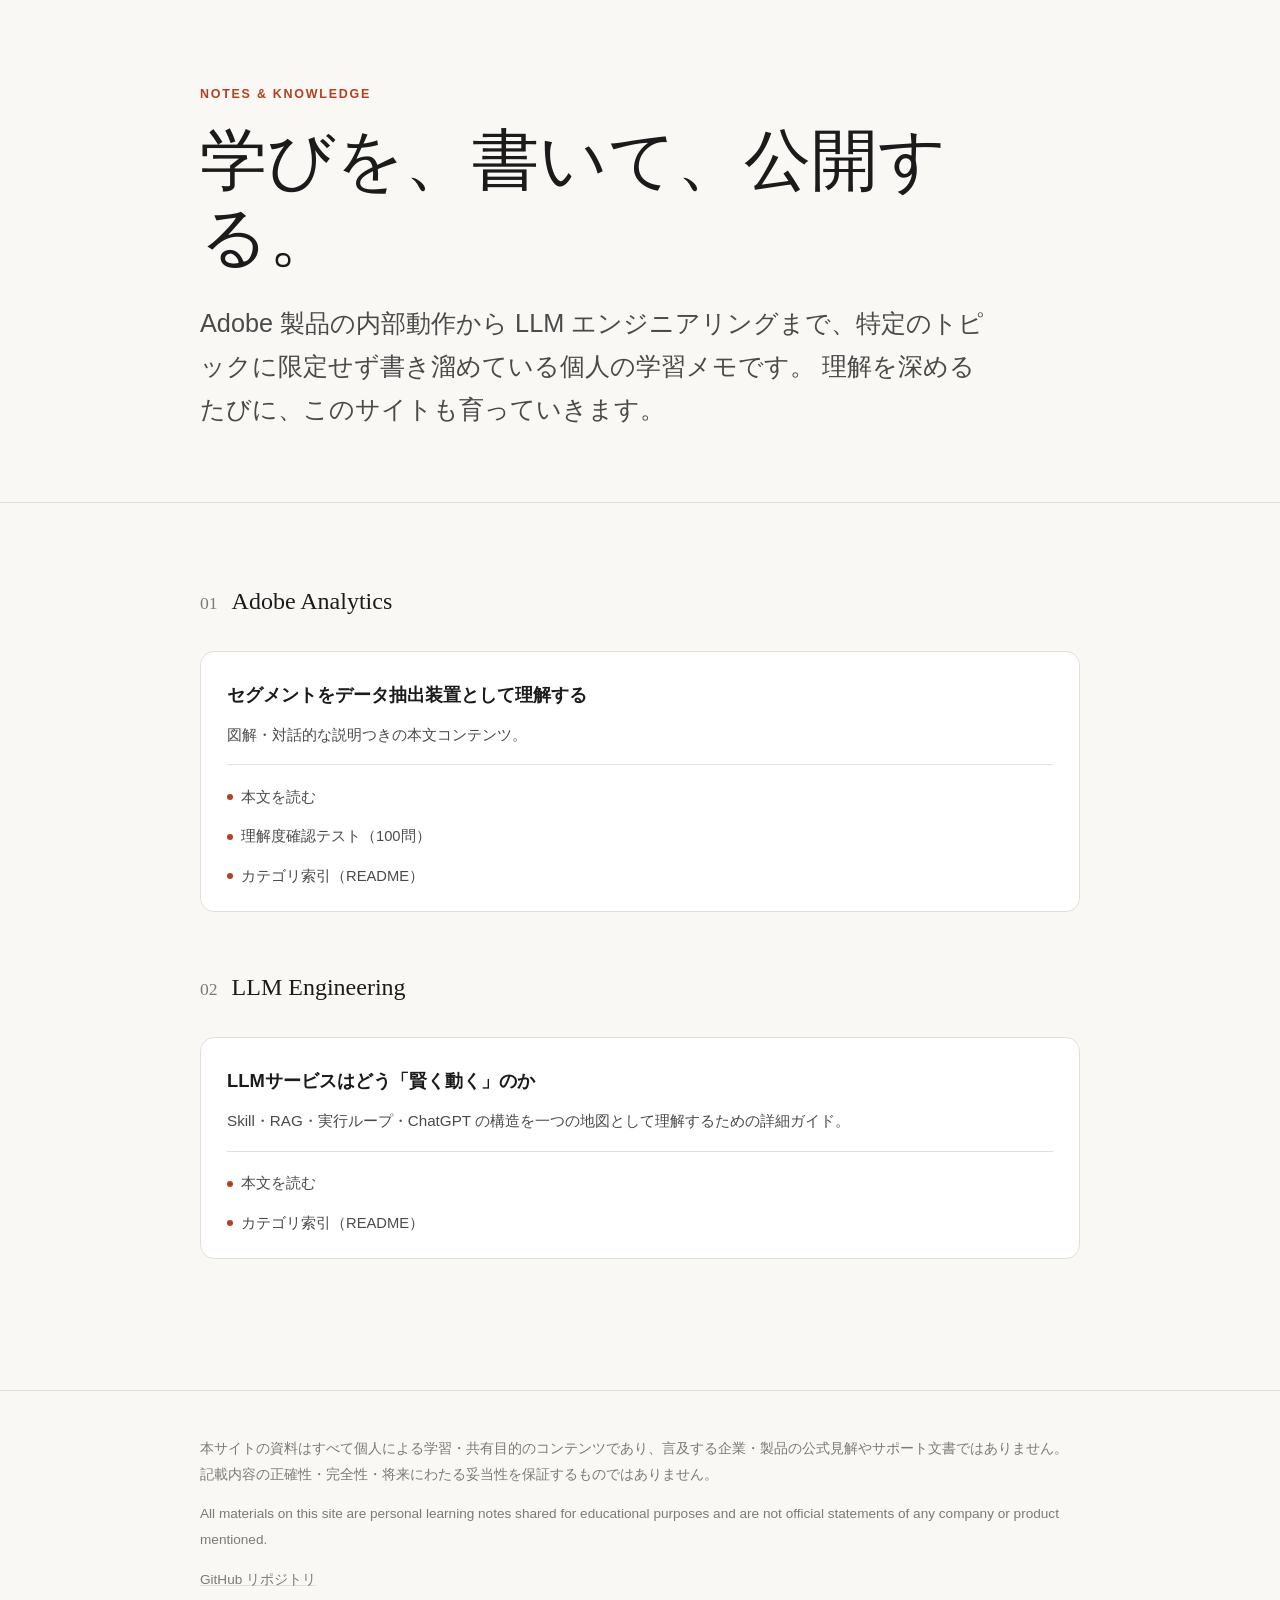
==== index.html @ 2780bb98 "feat: initial knowledge site (Adobe Analytics, LLM Engineering) Adobe Analyticsのセグメント学習資料をn0r1h0/Seg" ====
<!DOCTYPE html>
<html lang="ja">
<head>
<meta charset="UTF-8">
<meta name="viewport" content="width=device-width, initial-scale=1.0">
<meta name="description" content="Adobe製品やLLMエンジニアリングなど、特定分野に限定しない個人の学習ノート・ナレッジ公開サイト。">
<title>pages — 学習ノート・ナレッジ公開</title>
<style>
  :root {
    --ink: #1b1b1b;
    --ink-soft: #4a4a4a;
    --muted: #7a7a7a;
    --line: #e4e0d8;
    --paper: #faf8f4;
    --surface: #ffffff;
    --accent: #b3401f;
    --accent-soft: #f4e3da;

    --font-display: "Iowan Old Style", "Georgia", "Hiragino Mincho ProN", serif;
    --font-body: -apple-system, BlinkMacSystemFont, "Hiragino Sans", "Yu Gothic UI", sans-serif;

    --text-hero: clamp(2.4rem, 1.6rem + 3.2vw, 4.2rem);
    --text-lg: clamp(1.25rem, 1.1rem + 0.6vw, 1.6rem);
    --text-base: clamp(1rem, 0.95rem + 0.2vw, 1.08rem);

    --space-section: clamp(3rem, 2.4rem + 3vw, 6rem);
    --radius: 14px;
    --duration: 220ms;
    --ease: cubic-bezier(0.16, 1, 0.3, 1);
  }

  * { box-sizing: border-box; }

  html { scroll-behavior: smooth; }

  body {
    margin: 0;
    background: var(--paper);
    color: var(--ink);
    font-family: var(--font-body);
    font-size: var(--text-base);
    line-height: 1.8;
  }

  a { color: var(--accent); }

  .wrap {
    width: min(880px, 100% - 48px);
    margin-inline: auto;
  }

  header.hero {
    padding: var(--space-section) 0 calc(var(--space-section) * 0.6);
    border-bottom: 1px solid var(--line);
  }

  .eyebrow {
    display: inline-block;
    font-size: 0.78rem;
    font-weight: 700;
    letter-spacing: 0.14em;
    text-transform: uppercase;
    color: var(--accent);
    margin-bottom: 18px;
  }

  h1 {
    font-family: var(--font-display);
    font-size: var(--text-hero);
    font-weight: 500;
    line-height: 1.15;
    margin: 0 0 20px;
    color: var(--ink);
  }

  .lede {
    max-width: 56ch;
    color: var(--ink-soft);
    font-size: var(--text-lg);
    line-height: 1.7;
  }

  main {
    padding: var(--space-section) 0;
  }

  .section-heading {
    display: flex;
    align-items: baseline;
    gap: 14px;
    margin-bottom: 28px;
  }

  .section-heading .index {
    font-family: var(--font-display);
    font-size: 1.1rem;
    color: var(--muted);
  }

  .section-heading h2 {
    font-family: var(--font-display);
    font-weight: 500;
    font-size: 1.5rem;
    margin: 0;
  }

  .categories {
    display: grid;
    gap: 20px;
    grid-template-columns: repeat(auto-fit, minmax(260px, 1fr));
    margin-bottom: calc(var(--space-section) * 0.7);
  }

  .card {
    background: var(--surface);
    border: 1px solid var(--line);
    border-radius: var(--radius);
    padding: 26px 26px 22px;
    transition: transform var(--duration) var(--ease), box-shadow var(--duration) var(--ease), border-color var(--duration) var(--ease);
  }

  .card:hover,
  .card:focus-within {
    transform: translateY(-3px);
    box-shadow: 0 18px 40px rgba(27, 27, 27, 0.08);
    border-color: var(--accent-soft);
  }

  .card h3 {
    font-size: 1.15rem;
    margin: 0 0 10px;
  }

  .card h3 a {
    color: var(--ink);
    text-decoration: none;
  }

  .card h3 a:hover { color: var(--accent); }

  .card p.desc {
    color: var(--ink-soft);
    font-size: 0.95rem;
    margin: 0 0 16px;
  }

  .card ul {
    list-style: none;
    margin: 0;
    padding: 0;
    border-top: 1px solid var(--line);
    padding-top: 14px;
  }

  .card li + li { margin-top: 8px; }

  .card a.entry {
    text-decoration: none;
    color: var(--ink-soft);
    font-size: 0.92rem;
    display: inline-flex;
    align-items: center;
    gap: 8px;
  }

  .card a.entry::before {
    content: "";
    width: 6px;
    height: 6px;
    border-radius: 50%;
    background: var(--accent);
    flex: none;
  }

  .card a.entry:hover { color: var(--accent); }

  footer {
    border-top: 1px solid var(--line);
    padding: 32px 0 60px;
    color: var(--muted);
    font-size: 0.85rem;
    line-height: 1.9;
  }

  footer a { color: var(--muted); text-decoration-color: var(--line); }
</style>
</head>
<body>

<header class="hero">
  <div class="wrap">
    <span class="eyebrow">Notes &amp; Knowledge</span>
    <h1>学びを、書いて、公開する。</h1>
    <p class="lede">
      Adobe 製品の内部動作から LLM エンジニアリングまで、特定のトピックに限定せず書き溜めている個人の学習メモです。
      理解を深めるたびに、このサイトも育っていきます。
    </p>
  </div>
</header>

<main>
  <div class="wrap">

    <div class="section-heading">
      <span class="index">01</span>
      <h2>Adobe Analytics</h2>
    </div>
    <div class="categories">
      <article class="card">
        <h3><a href="adobe-analytics/AA_segment_mechanism.html">セグメントをデータ抽出装置として理解する</a></h3>
        <p class="desc">図解・対話的な説明つきの本文コンテンツ。</p>
        <ul>
          <li><a class="entry" href="adobe-analytics/AA_segment_mechanism.html">本文を読む</a></li>
          <li><a class="entry" href="adobe-analytics/AA_segment_quiz.html">理解度確認テスト（100問）</a></li>
          <li><a class="entry" href="adobe-analytics/">カテゴリ索引（README）</a></li>
        </ul>
      </article>
    </div>

    <div class="section-heading">
      <span class="index">02</span>
      <h2>LLM Engineering</h2>
    </div>
    <div class="categories">
      <article class="card">
        <h3><a href="llm-engineering/llm-skill-execution-loop-guide.html">LLMサービスはどう「賢く動く」のか</a></h3>
        <p class="desc">Skill・RAG・実行ループ・ChatGPT の構造を一つの地図として理解するための詳細ガイド。</p>
        <ul>
          <li><a class="entry" href="llm-engineering/llm-skill-execution-loop-guide.html">本文を読む</a></li>
          <li><a class="entry" href="llm-engineering/">カテゴリ索引（README）</a></li>
        </ul>
      </article>
    </div>

  </div>
</main>

<footer>
  <div class="wrap">
    <p>
      本サイトの資料はすべて個人による学習・共有目的のコンテンツであり、言及する企業・製品の公式見解やサポート文書ではありません。
      記載内容の正確性・完全性・将来にわたる妥当性を保証するものではありません。
    </p>
    <p>
      All materials on this site are personal learning notes shared for educational purposes and are not official statements of any company or product mentioned.
    </p>
    <p><a href="https://github.com/n0r1h0/pages">GitHub リポジトリ</a></p>
  </div>
</footer>

</body>
</html>
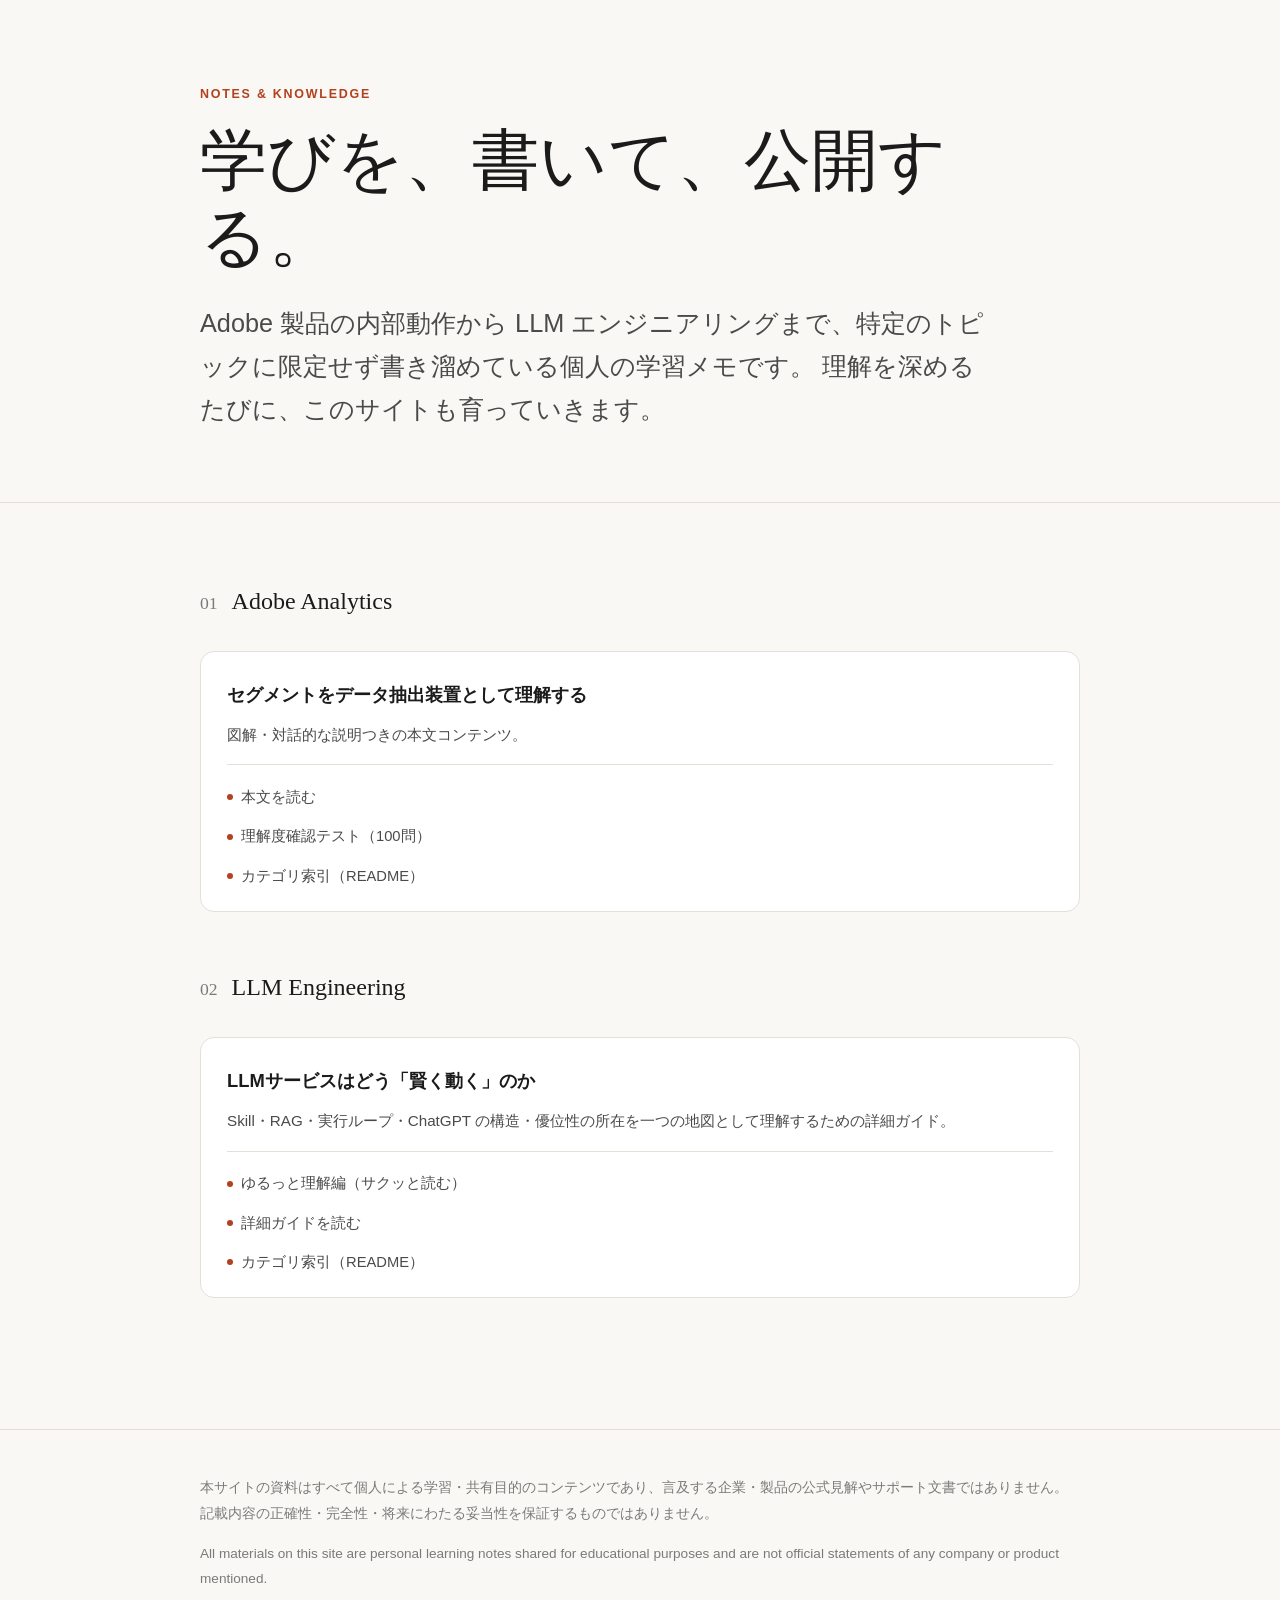
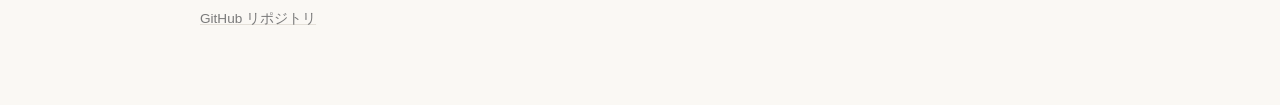
==== commit ab4f2408: "feat: add moat discussion section and gentle quick-read companion page セッションでの壁打ちを反映し、詳細ガイドに「優位性の所在」" ====
--- a/index.html
+++ b/index.html
@@ -224,9 +224,10 @@
     <div class="categories">
       <article class="card">
         <h3><a href="llm-engineering/llm-skill-execution-loop-guide.html">LLMサービスはどう「賢く動く」のか</a></h3>
-        <p class="desc">Skill・RAG・実行ループ・ChatGPT の構造を一つの地図として理解するための詳細ガイド。</p>
+        <p class="desc">Skill・RAG・実行ループ・ChatGPT の構造・優位性の所在を一つの地図として理解するための詳細ガイド。</p>
         <ul>
-          <li><a class="entry" href="llm-engineering/llm-skill-execution-loop-guide.html">本文を読む</a></li>
+          <li><a class="entry" href="llm-engineering/llm-skill-execution-loop-guide-quick.html">ゆるっと理解編（サクッと読む）</a></li>
+          <li><a class="entry" href="llm-engineering/llm-skill-execution-loop-guide.html">詳細ガイドを読む</a></li>
           <li><a class="entry" href="llm-engineering/">カテゴリ索引（README）</a></li>
         </ul>
       </article>
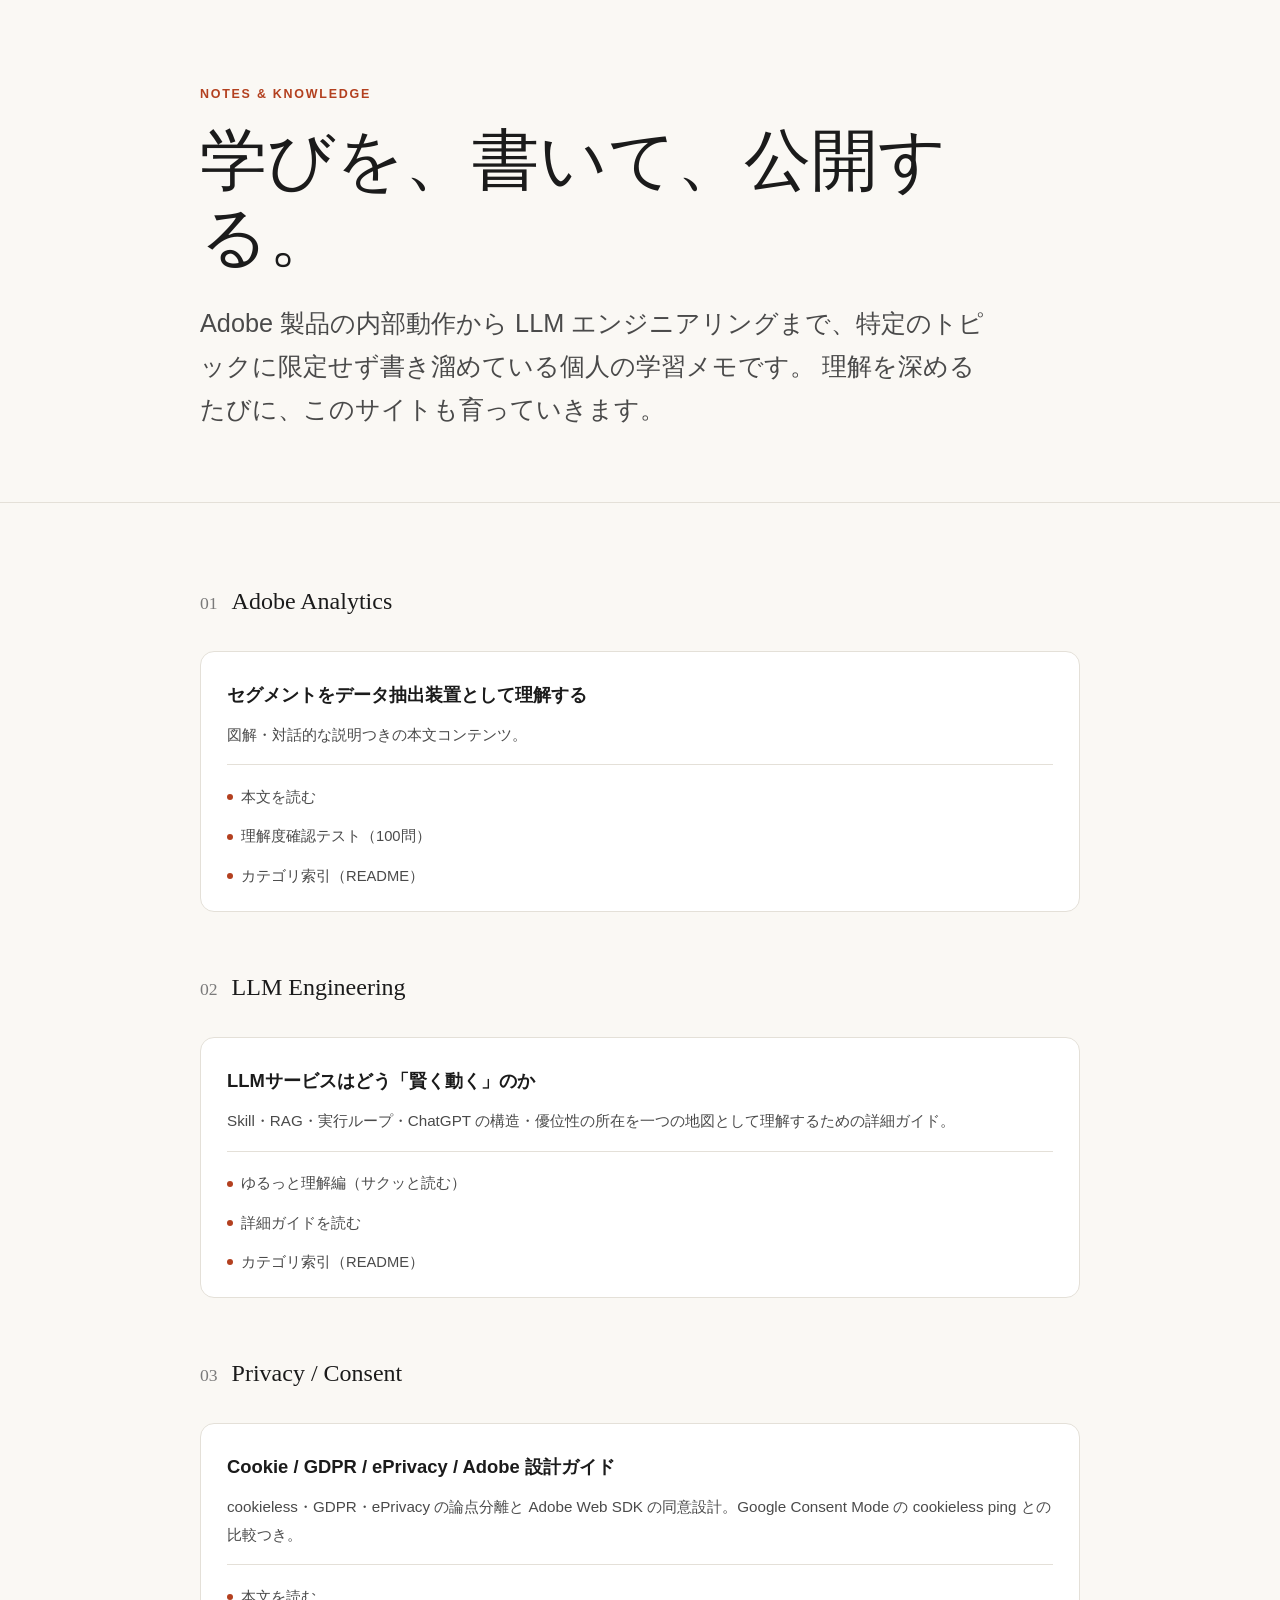
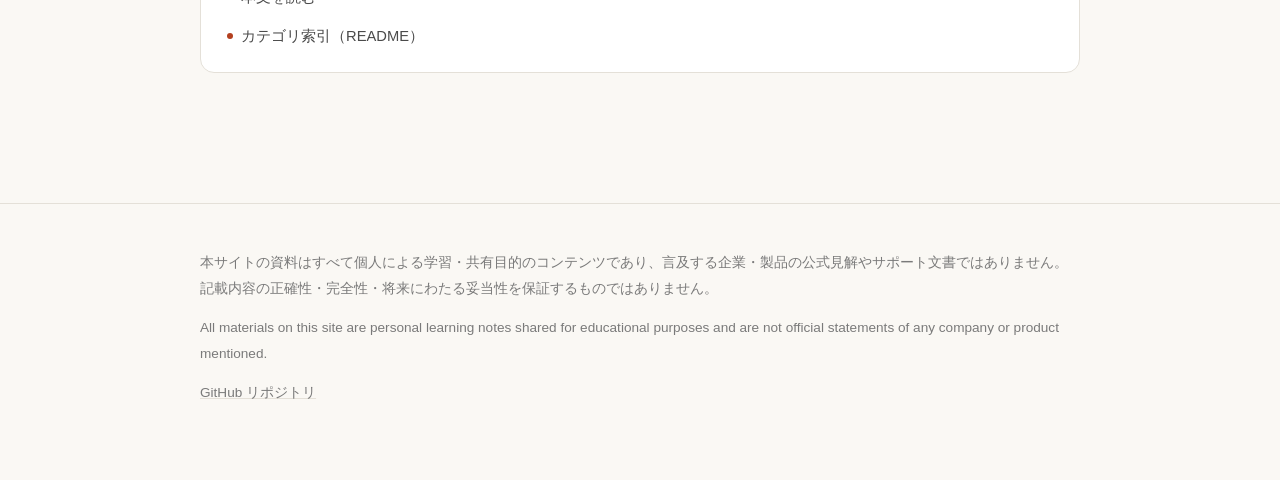
==== commit aa7bb2df: "feat: add Privacy/Consent category (cookieless, GDPR, ePrivacy, Adobe consent design) Adds a new art" ====
--- a/index.html
+++ b/index.html
@@ -233,6 +233,21 @@
       </article>
     </div>
 
+    <div class="section-heading">
+      <span class="index">03</span>
+      <h2>Privacy / Consent</h2>
+    </div>
+    <div class="categories">
+      <article class="card">
+        <h3><a href="privacy-consent/cookie-gdpr-eprivacy-adobe-consent.html">Cookie / GDPR / ePrivacy / Adobe 設計ガイド</a></h3>
+        <p class="desc">cookieless・GDPR・ePrivacy の論点分離と Adobe Web SDK の同意設計。Google Consent Mode の cookieless ping との比較つき。</p>
+        <ul>
+          <li><a class="entry" href="privacy-consent/cookie-gdpr-eprivacy-adobe-consent.html">本文を読む</a></li>
+          <li><a class="entry" href="privacy-consent/">カテゴリ索引（README）</a></li>
+        </ul>
+      </article>
+    </div>
+
   </div>
 </main>
 
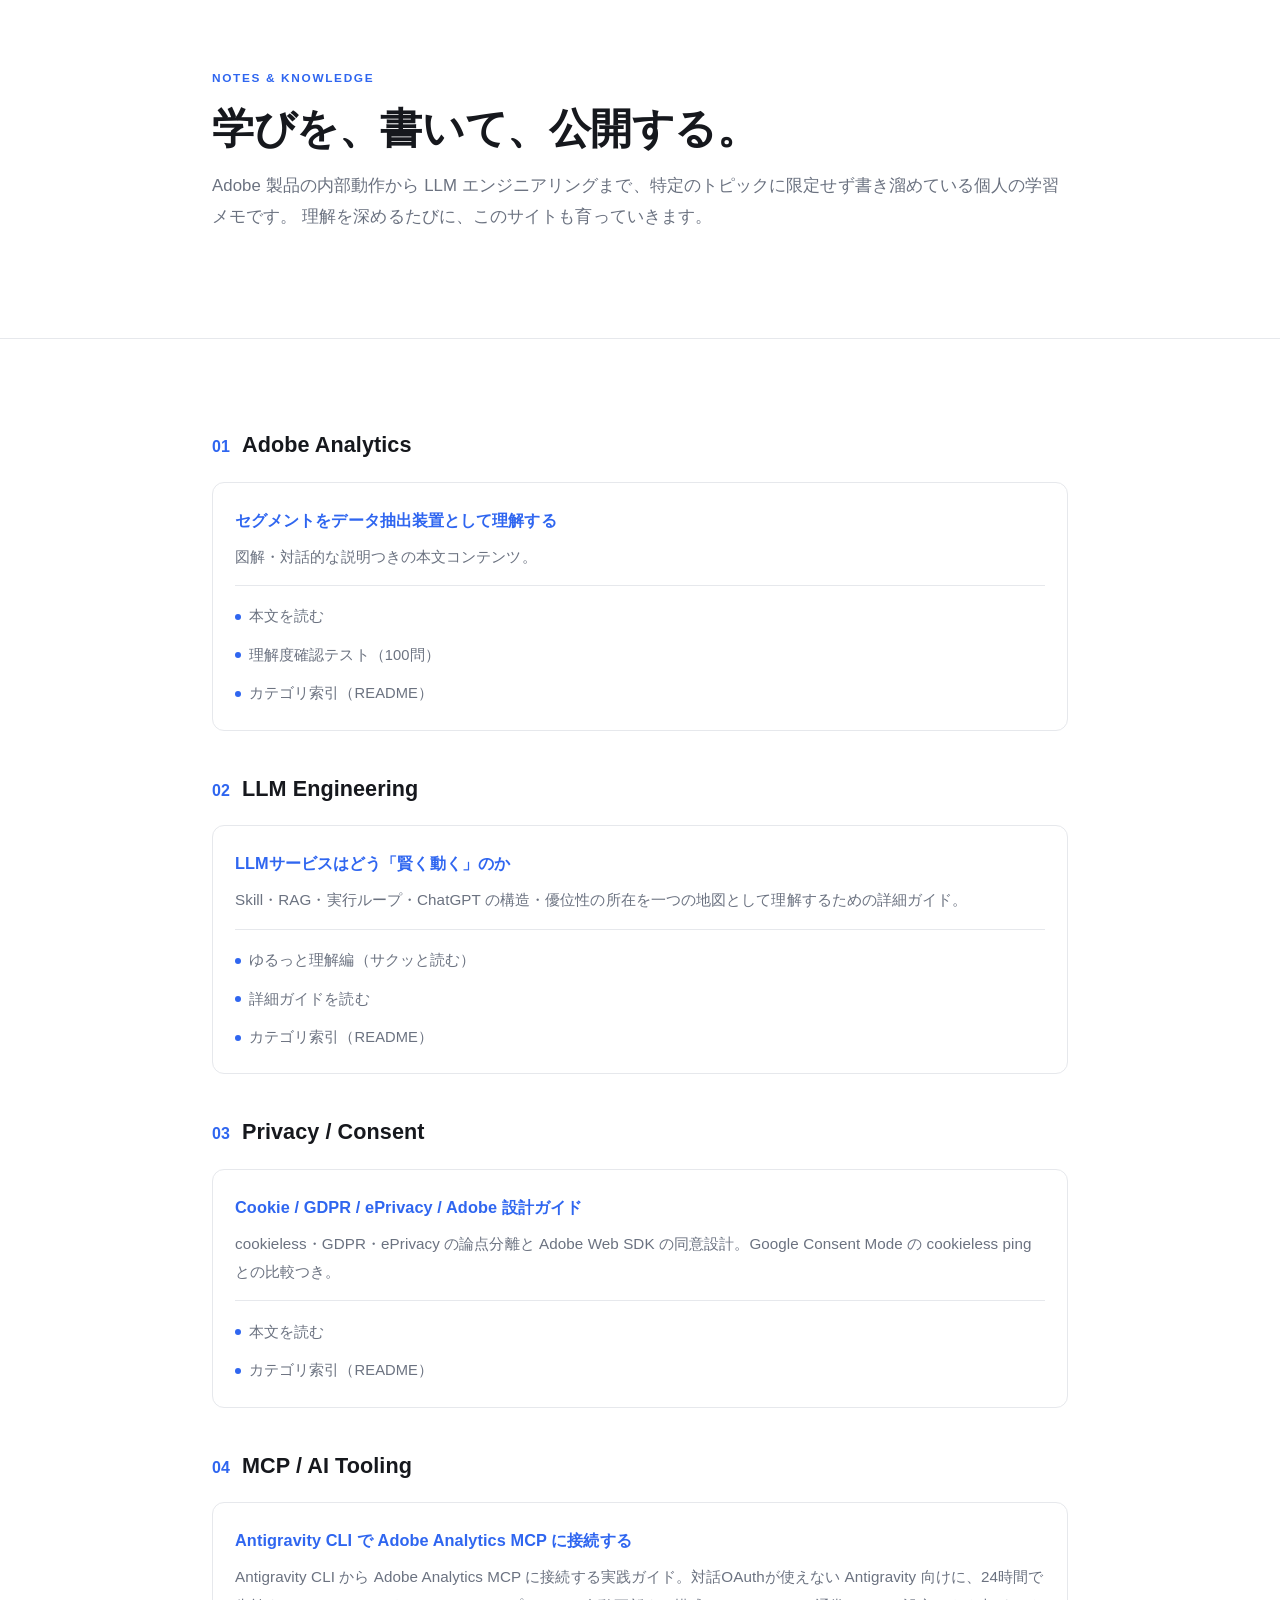
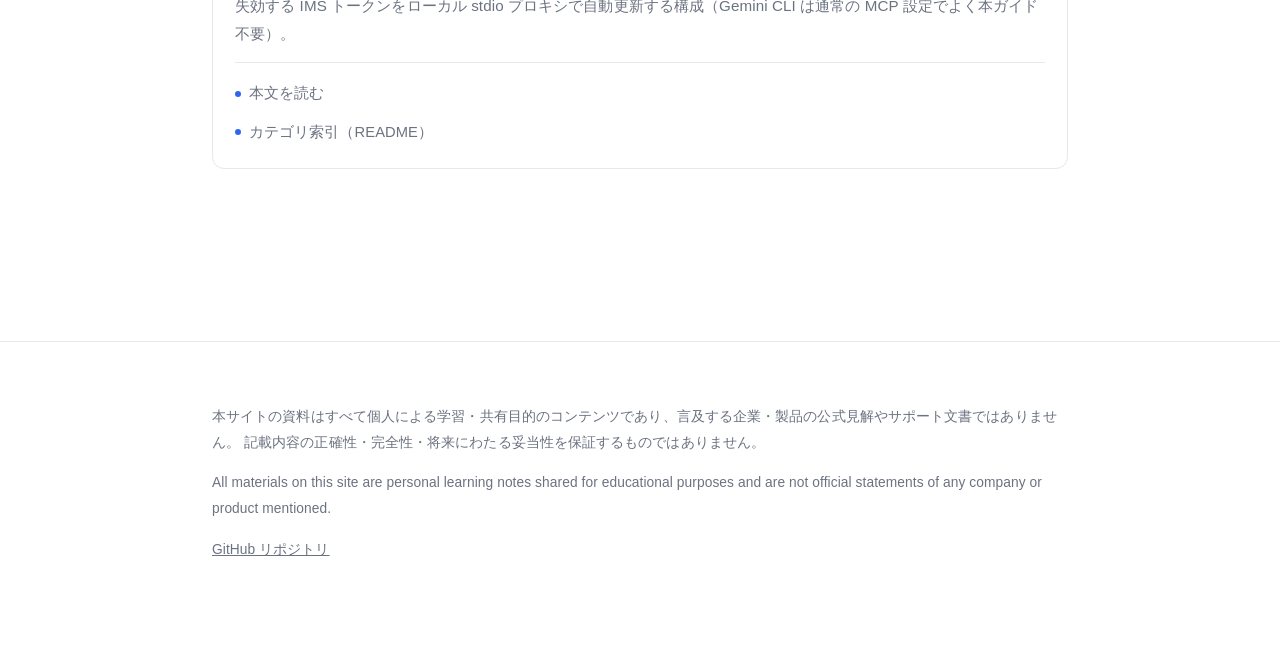
==== commit 7c467731: "style: unify all pages to a 3-color minimal design system - assets/site.css を新設（白 / ニアブラック / 青の3色トーク" ====
--- a/index.html
+++ b/index.html
@@ -5,185 +5,7 @@
 <meta name="viewport" content="width=device-width, initial-scale=1.0">
 <meta name="description" content="Adobe製品やLLMエンジニアリングなど、特定分野に限定しない個人の学習ノート・ナレッジ公開サイト。">
 <title>pages — 学習ノート・ナレッジ公開</title>
-<style>
-  :root {
-    --ink: #1b1b1b;
-    --ink-soft: #4a4a4a;
-    --muted: #7a7a7a;
-    --line: #e4e0d8;
-    --paper: #faf8f4;
-    --surface: #ffffff;
-    --accent: #b3401f;
-    --accent-soft: #f4e3da;
-
-    --font-display: "Iowan Old Style", "Georgia", "Hiragino Mincho ProN", serif;
-    --font-body: -apple-system, BlinkMacSystemFont, "Hiragino Sans", "Yu Gothic UI", sans-serif;
-
-    --text-hero: clamp(2.4rem, 1.6rem + 3.2vw, 4.2rem);
-    --text-lg: clamp(1.25rem, 1.1rem + 0.6vw, 1.6rem);
-    --text-base: clamp(1rem, 0.95rem + 0.2vw, 1.08rem);
-
-    --space-section: clamp(3rem, 2.4rem + 3vw, 6rem);
-    --radius: 14px;
-    --duration: 220ms;
-    --ease: cubic-bezier(0.16, 1, 0.3, 1);
-  }
-
-  * { box-sizing: border-box; }
-
-  html { scroll-behavior: smooth; }
-
-  body {
-    margin: 0;
-    background: var(--paper);
-    color: var(--ink);
-    font-family: var(--font-body);
-    font-size: var(--text-base);
-    line-height: 1.8;
-  }
-
-  a { color: var(--accent); }
-
-  .wrap {
-    width: min(880px, 100% - 48px);
-    margin-inline: auto;
-  }
-
-  header.hero {
-    padding: var(--space-section) 0 calc(var(--space-section) * 0.6);
-    border-bottom: 1px solid var(--line);
-  }
-
-  .eyebrow {
-    display: inline-block;
-    font-size: 0.78rem;
-    font-weight: 700;
-    letter-spacing: 0.14em;
-    text-transform: uppercase;
-    color: var(--accent);
-    margin-bottom: 18px;
-  }
-
-  h1 {
-    font-family: var(--font-display);
-    font-size: var(--text-hero);
-    font-weight: 500;
-    line-height: 1.15;
-    margin: 0 0 20px;
-    color: var(--ink);
-  }
-
-  .lede {
-    max-width: 56ch;
-    color: var(--ink-soft);
-    font-size: var(--text-lg);
-    line-height: 1.7;
-  }
-
-  main {
-    padding: var(--space-section) 0;
-  }
-
-  .section-heading {
-    display: flex;
-    align-items: baseline;
-    gap: 14px;
-    margin-bottom: 28px;
-  }
-
-  .section-heading .index {
-    font-family: var(--font-display);
-    font-size: 1.1rem;
-    color: var(--muted);
-  }
-
-  .section-heading h2 {
-    font-family: var(--font-display);
-    font-weight: 500;
-    font-size: 1.5rem;
-    margin: 0;
-  }
-
-  .categories {
-    display: grid;
-    gap: 20px;
-    grid-template-columns: repeat(auto-fit, minmax(260px, 1fr));
-    margin-bottom: calc(var(--space-section) * 0.7);
-  }
-
-  .card {
-    background: var(--surface);
-    border: 1px solid var(--line);
-    border-radius: var(--radius);
-    padding: 26px 26px 22px;
-    transition: transform var(--duration) var(--ease), box-shadow var(--duration) var(--ease), border-color var(--duration) var(--ease);
-  }
-
-  .card:hover,
-  .card:focus-within {
-    transform: translateY(-3px);
-    box-shadow: 0 18px 40px rgba(27, 27, 27, 0.08);
-    border-color: var(--accent-soft);
-  }
-
-  .card h3 {
-    font-size: 1.15rem;
-    margin: 0 0 10px;
-  }
-
-  .card h3 a {
-    color: var(--ink);
-    text-decoration: none;
-  }
-
-  .card h3 a:hover { color: var(--accent); }
-
-  .card p.desc {
-    color: var(--ink-soft);
-    font-size: 0.95rem;
-    margin: 0 0 16px;
-  }
-
-  .card ul {
-    list-style: none;
-    margin: 0;
-    padding: 0;
-    border-top: 1px solid var(--line);
-    padding-top: 14px;
-  }
-
-  .card li + li { margin-top: 8px; }
-
-  .card a.entry {
-    text-decoration: none;
-    color: var(--ink-soft);
-    font-size: 0.92rem;
-    display: inline-flex;
-    align-items: center;
-    gap: 8px;
-  }
-
-  .card a.entry::before {
-    content: "";
-    width: 6px;
-    height: 6px;
-    border-radius: 50%;
-    background: var(--accent);
-    flex: none;
-  }
-
-  .card a.entry:hover { color: var(--accent); }
-
-  footer {
-    border-top: 1px solid var(--line);
-    padding: 32px 0 60px;
-    color: var(--muted);
-    font-size: 0.85rem;
-    line-height: 1.9;
-  }
-
-  footer a { color: var(--muted); text-decoration-color: var(--line); }
-</style>
+<link rel="stylesheet" href="assets/site.css">
 </head>
 <body>
 
@@ -248,6 +70,21 @@
       </article>
     </div>
 
+    <div class="section-heading">
+      <span class="index">04</span>
+      <h2>MCP / AI Tooling</h2>
+    </div>
+    <div class="categories">
+      <article class="card">
+        <h3><a href="mcp-integration/adobe-analytics-mcp-gemini-antigravity.html">Antigravity CLI で Adobe Analytics MCP に接続する</a></h3>
+        <p class="desc">Antigravity CLI から Adobe Analytics MCP に接続する実践ガイド。対話OAuthが使えない Antigravity 向けに、24時間で失効する IMS トークンをローカル stdio プロキシで自動更新する構成（Gemini CLI は通常の MCP 設定でよく本ガイド不要）。</p>
+        <ul>
+          <li><a class="entry" href="mcp-integration/adobe-analytics-mcp-gemini-antigravity.html">本文を読む</a></li>
+          <li><a class="entry" href="mcp-integration/">カテゴリ索引（README）</a></li>
+        </ul>
+      </article>
+    </div>
+
   </div>
 </main>
 
--- a/assets/site.css
+++ b/assets/site.css
@@ -0,0 +1,228 @@
+/* =========================================================================
+   pages — 共有デザインシステム（3色ミニマル: 白 / ニアブラック / アクセント青）
+   すべてのページで読み込む共通スタイル。装飾は最小・単色・フラット。
+   ========================================================================= */
+
+:root{
+  --bg:#ffffff;
+  --ink:#16181d;
+  --accent:#2f66f0;
+  --accent-hover:#1f4fd0;
+  --muted:#6b7280;
+  --line:#e6e8ec;
+  --surface:#f6f7f9;
+
+  --font:-apple-system, BlinkMacSystemFont, "Hiragino Sans", "Yu Gothic UI", "Segoe UI", sans-serif;
+  --mono:ui-monospace, SFMono-Regular, "SF Mono", Menlo, Consolas, monospace;
+
+  --radius:12px;
+  --max:900px;
+
+  --duration:200ms;
+  --ease:cubic-bezier(0.16, 1, 0.3, 1);
+}
+
+*{box-sizing:border-box}
+html{scroll-behavior:smooth}
+body{
+  margin:0;
+  background:var(--bg);
+  color:var(--ink);
+  font-family:var(--font);
+  font-size:16px;
+  line-height:1.85;
+  letter-spacing:.005em;
+  -webkit-font-smoothing:antialiased;
+  text-rendering:optimizeLegibility;
+}
+
+/* ---- layout ---- */
+.wrap{max-width:var(--max); margin:0 auto; padding:40px 22px 80px}
+.wrap.wide{max-width:1080px}
+
+/* ---- links ---- */
+a{color:var(--accent); text-decoration:none}
+a:hover,a:focus-visible{color:var(--accent-hover); text-decoration:underline}
+.backlink{display:inline-block; color:var(--muted); font-size:.9rem; margin-bottom:18px}
+.backlink:hover{color:var(--accent); text-decoration:none}
+
+/* ---- typography ---- */
+h1{font-size:clamp(1.7rem, 1.2rem + 2.4vw, 2.6rem); line-height:1.2; font-weight:750; margin:0 0 16px; letter-spacing:-.01em}
+h2{font-size:1.35rem; font-weight:750; line-height:1.3; margin:0 0 6px; padding-top:8px}
+h2 .n,h2 .index{color:var(--accent); font-variant-numeric:tabular-nums; margin-right:10px}
+h3{font-size:1.02rem; font-weight:700; margin:24px 0 8px}
+h4{font-size:.95rem; font-weight:700; margin:18px 0 6px}
+p{margin:0 0 14px}
+ul,ol{margin:8px 0 14px; padding-left:1.4em}
+li{margin:6px 0}
+strong{font-weight:700}
+hr{border:none; border-top:1px solid var(--line); margin:28px 0}
+.muted{color:var(--muted)}
+.small{font-size:.9rem}
+.lede{color:var(--muted); font-size:1.05rem; margin:0}
+
+/* ---- eyebrow / kicker ---- */
+.kicker,.eyebrow,.section-kicker{
+  display:inline-block; font-size:.74rem; font-weight:700; letter-spacing:.14em;
+  text-transform:uppercase; color:var(--accent); margin-bottom:14px;
+}
+
+/* ---- hero / header ---- */
+header.hero,section.hero,.hero{
+  margin:22px 0 8px; padding:0 0 26px; border-bottom:1px solid var(--line);
+  background:none; box-shadow:none; border-radius:0;
+}
+.hero .meta,.meta{display:flex; flex-wrap:wrap; gap:8px; margin-top:18px}
+
+/* ---- pills ---- */
+.pill{
+  display:inline-block; padding:6px 12px; border-radius:999px;
+  background:var(--surface); border:1px solid var(--line);
+  color:var(--ink); font-size:.85rem;
+}
+
+/* ---- table of contents ---- */
+nav.toc{margin:22px 0 0; font-size:.9rem}
+nav.toc ol,nav.toc ul{margin:0; padding-left:1.3em; color:var(--muted)}
+nav.toc li{margin:3px 0}
+
+/* ---- sections ---- */
+section{margin:44px 0 0; scroll-margin-top:20px}
+
+/* index 用: 番号付き見出し */
+.section-heading{display:flex; align-items:baseline; gap:12px; margin:44px 0 20px}
+.section-heading .index{font-size:1rem; color:var(--accent); font-weight:700; font-variant-numeric:tabular-nums}
+.section-heading h2{margin:0; padding:0}
+
+/* ---- note / callout（全バリアントをアクセント左罫の単一スタイルに統一）---- */
+.note,.callout{
+  border:1px solid var(--line); border-left:3px solid var(--accent);
+  background:var(--surface); border-radius:0 var(--radius) var(--radius) 0;
+  padding:14px 18px; margin:18px 0; color:var(--ink);
+}
+.note p:last-child,.callout p:last-child{margin-bottom:0}
+.note .label,.callout .label,.callout-title{
+  display:block; font-weight:700; color:var(--accent);
+  font-size:.82rem; letter-spacing:.04em; text-transform:uppercase; margin-bottom:6px;
+}
+/* 旧バリアントは色を足さず同一トーンに寄せる（意味は太字/ラベルで） */
+.callout.warn,.callout.danger,.callout.ok,.callout.info,.info,.warn{}
+
+/* ---- quote ---- */
+.quote,blockquote{
+  border-left:3px solid var(--accent); padding:2px 0 2px 16px;
+  margin:12px 0; color:var(--ink); font-size:1.02rem;
+}
+
+/* ---- cards ---- */
+.card{
+  background:var(--bg); border:1px solid var(--line); border-radius:var(--radius);
+  padding:22px; box-shadow:none;
+  transition:border-color var(--duration) var(--ease), transform var(--duration) var(--ease);
+}
+.card:hover,.card:focus-within{border-color:var(--accent); transform:translateY(-2px)}
+.card h3{margin-top:0}
+.card p.desc{color:var(--muted); font-size:.95rem; margin:0 0 14px}
+
+/* ---- grid / bento ---- */
+.grid{display:grid; grid-template-columns:repeat(12,1fr); gap:16px; margin-top:20px}
+.categories{display:grid; gap:16px; grid-template-columns:repeat(auto-fit, minmax(260px,1fr)); margin:0 0 36px}
+.span-12{grid-column:span 12}
+.span-8{grid-column:span 8}
+.span-7{grid-column:span 7}
+.span-6{grid-column:span 6}
+.span-5{grid-column:span 5}
+.span-4{grid-column:span 4}
+.span-3{grid-column:span 3}
+.two-col{display:grid; grid-template-columns:1fr 1fr; gap:16px}
+.three-col{display:grid; grid-template-columns:repeat(3,1fr); gap:16px}
+.stack{display:grid; gap:14px}
+
+/* index 用: カード内リンクリスト */
+.card ul{list-style:none; margin:0; padding:14px 0 0; border-top:1px solid var(--line)}
+.card li{margin:0}
+.card li + li{margin-top:8px}
+.card a.entry{
+  display:inline-flex; align-items:center; gap:8px;
+  color:var(--muted); font-size:.92rem; text-decoration:none;
+}
+.card a.entry::before{content:""; width:6px; height:6px; border-radius:50%; background:var(--accent); flex:none}
+.card a.entry:hover{color:var(--accent); text-decoration:none}
+
+/* ---- tags（色バリアントは中立に統一）---- */
+.tag{
+  display:inline-block; font-size:.78rem; font-weight:700; margin-right:8px;
+  padding:3px 10px; border-radius:999px;
+  background:var(--surface); border:1px solid var(--line); color:var(--ink);
+}
+.tag.blue,.tag.green,.tag.yellow,.tag.red{background:var(--surface); color:var(--ink); border-color:var(--line)}
+.tag.accent{background:var(--accent); color:#fff; border-color:transparent}
+
+/* ---- steps（番号バッジ）---- */
+.steps{counter-reset:step; list-style:none; padding:0; margin:14px 0}
+.steps>li{counter-increment:step; position:relative; padding-left:44px; margin:0 0 20px}
+.steps>li::before{
+  content:counter(step); position:absolute; left:0; top:0;
+  width:28px; height:28px; border-radius:50%;
+  background:var(--ink); color:#fff; font-size:.82rem; font-weight:700;
+  display:flex; align-items:center; justify-content:center;
+}
+.steps>li h3{margin-top:2px}
+.step{display:flex; gap:14px; align-items:flex-start; padding:14px 0; border-top:1px dashed var(--line)}
+.step:first-child{border-top:none; padding-top:0}
+.num{
+  flex:0 0 auto; width:32px; height:32px; border-radius:50%;
+  display:flex; align-items:center; justify-content:center;
+  background:var(--ink); color:#fff; font-weight:700; font-size:.85rem;
+}
+
+/* ---- code ---- */
+code{
+  font-family:var(--mono); font-size:.86em;
+  background:var(--surface); border:1px solid var(--line);
+  border-radius:6px; padding:1px 5px; color:var(--ink);
+}
+pre{
+  font-family:var(--mono); font-size:.82rem; line-height:1.65;
+  background:var(--surface); border:1px solid var(--line);
+  border-radius:var(--radius); padding:16px 18px; overflow:auto;
+  white-space:pre; margin:12px 0;
+}
+pre code{background:none; border:none; padding:0; font-size:inherit; color:inherit}
+
+/* ---- details ---- */
+details{border:1px solid var(--line); border-radius:var(--radius); margin:12px 0; overflow:hidden}
+details summary{cursor:pointer; padding:12px 16px; font-weight:700; font-size:.92rem; background:var(--surface); list-style:none}
+details summary::-webkit-details-marker{display:none}
+details summary::before{content:"▸ "; color:var(--accent)}
+details[open] summary::before{content:"▾ "}
+details pre{border:none; border-top:1px solid var(--line); border-radius:0; margin:0}
+
+/* ---- tables ---- */
+.tablewrap,.table-wrap{overflow:auto; margin:14px 0}
+table{width:100%; border-collapse:collapse; font-size:.92rem; min-width:520px; background:var(--bg)}
+th,td{text-align:left; padding:10px 12px; border-bottom:1px solid var(--line); vertical-align:top}
+th{font-weight:700; border-bottom:2px solid var(--ink); background:none}
+tr:last-child td{border-bottom:none}
+
+/* ---- TL;DR ボックス ---- */
+.tldr{border:1.5px solid var(--accent); border-radius:var(--radius); background:var(--surface); padding:18px 22px; margin:24px 0 0}
+.tldr .label{display:inline-block; font-weight:800; color:#fff; background:var(--accent); font-size:.72rem; letter-spacing:.1em; padding:3px 10px; border-radius:999px; margin-bottom:10px}
+.tldr ul{margin:0; padding-left:1.3em}
+.tldr li{margin:5px 0}
+.tldr li::marker{color:var(--accent)}
+
+/* ---- footer ---- */
+footer,.footer,.site-footer{
+  margin-top:56px; padding-top:22px; border-top:1px solid var(--line);
+  color:var(--muted); font-size:.86rem; line-height:1.9;
+}
+footer a,.footer a,.site-footer a{color:var(--muted); text-decoration:underline}
+.source-list li{margin:8px 0}
+
+/* ---- responsive ---- */
+@media (max-width:900px){
+  .span-8,.span-7,.span-6,.span-5,.span-4,.span-3{grid-column:span 12}
+  .two-col,.three-col{grid-template-columns:1fr}
+  table{min-width:0}
+}
